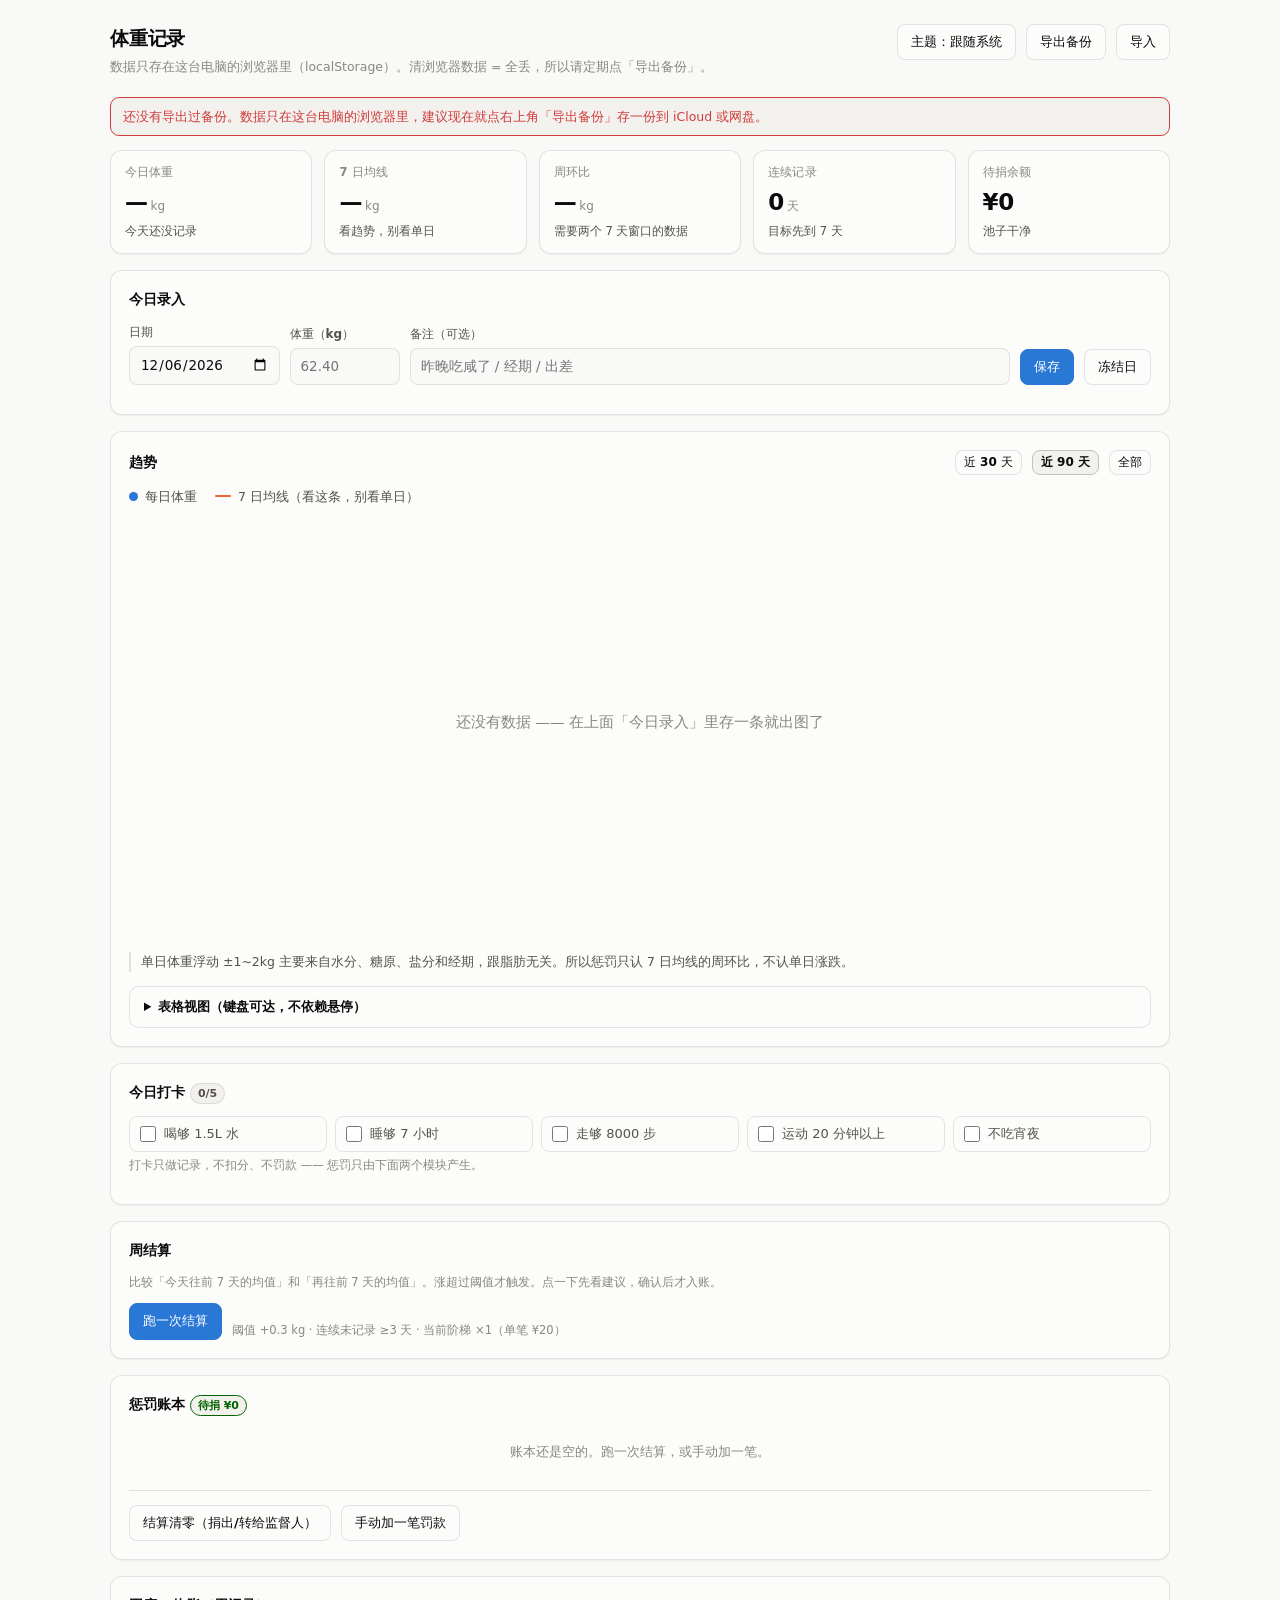
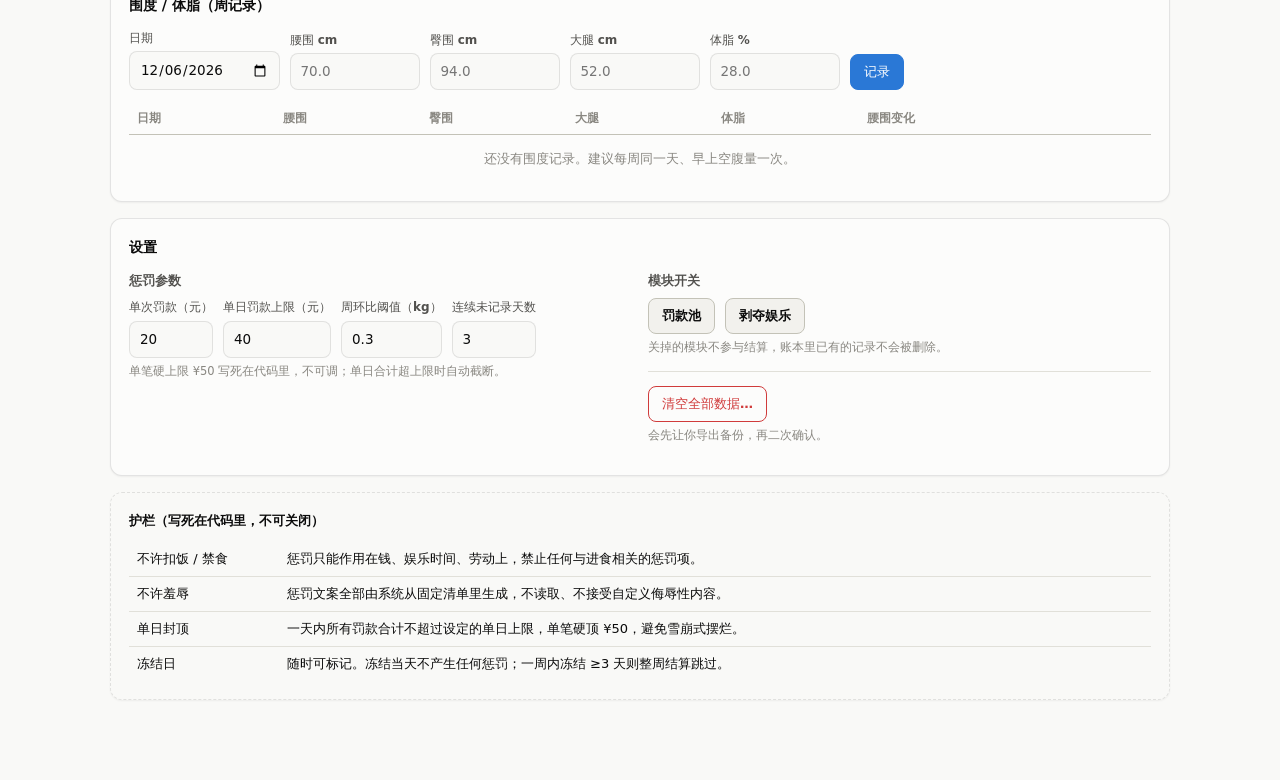
==== weight/index.html @ 1b52b306 "添加体重记录与惩罚制度网页 单文件 HTML，零依赖，数据存浏览器 localStorage（配导出/导入 JSON 备份）。 包含：体重趋势图（每日散点 + 7 日均线）、每日行为打卡、围度/体脂周" ====
<!doctype html>
<html lang="zh-CN" data-theme="auto">
<head>
<meta charset="utf-8">
<meta name="viewport" content="width=device-width, initial-scale=1">
<title>体重记录 · Weight Log</title>
<style>
/* ── 调色板 ────────────────────────────────────────────────────────────────
   取值来自 dataviz 规范的 reference palette，已用 validate_palette.js 校验：
   浅色 worst CVD ΔE 24.7 / 深色 26.8，六项全 PASS。改色请重跑校验脚本。
   深色值在两个作用域各写一遍：媒体查询管系统设置，data-theme 管手动切换。 */
:root{
  color-scheme: light;
  --surface-1:#fcfcfb; --page:#f9f9f7;
  --text-primary:#0b0b0b; --text-secondary:#52514e; --muted:#898781;
  --grid:#e1e0d9; --axis:#c3c2b7; --border:rgba(11,11,11,0.10);
  --series-1:#2a78d6;   /* 体重（散点） */
  --series-2:#eb6834;   /* 7日均线 */
  --good:#006300; --critical:#d03b3b;
  --chip:#f2f1ed; --shadow:0 1px 2px rgba(11,11,11,.05);
}
@media (prefers-color-scheme: dark){
  :root:where(:not([data-theme="light"])){
    color-scheme: dark;
    --surface-1:#1a1a19; --page:#0d0d0d;
    --text-primary:#ffffff; --text-secondary:#c3c2b7; --muted:#898781;
    --grid:#2c2c2a; --axis:#383835; --border:rgba(255,255,255,0.10);
    --series-1:#3987e5; --series-2:#d95926;
    --good:#0ca30c; --critical:#d03b3b;
    --chip:#242422; --shadow:none;
  }
}
:root[data-theme="dark"]{
  color-scheme: dark;
  --surface-1:#1a1a19; --page:#0d0d0d;
  --text-primary:#ffffff; --text-secondary:#c3c2b7; --muted:#898781;
  --grid:#2c2c2a; --axis:#383835; --border:rgba(255,255,255,0.10);
  --series-1:#3987e5; --series-2:#d95926;
  --good:#0ca30c; --critical:#d03b3b;
  --chip:#242422; --shadow:none;
}

*{box-sizing:border-box}
html,body{margin:0;padding:0}
body{
  background:var(--page); color:var(--text-primary);
  font-family:system-ui,-apple-system,"Segoe UI","PingFang SC","Microsoft YaHei",sans-serif;
  font-size:14px; line-height:1.55; padding:24px 16px 64px;
}
.wrap{max-width:1060px;margin:0 auto}
h1{font-size:19px;margin:0;font-weight:650;letter-spacing:-.01em}
h2{font-size:14px;margin:0 0 12px;font-weight:650}
.sub{color:var(--muted);font-size:12.5px;margin:4px 0 0}

header.top{display:flex;align-items:flex-start;gap:16px;flex-wrap:wrap;margin-bottom:20px}
header.top .grow{flex:1;min-width:200px}

.card{
  background:var(--surface-1); border:1px solid var(--border);
  border-radius:12px; padding:18px; box-shadow:var(--shadow); margin-bottom:16px;
}
.row{display:flex;gap:10px;flex-wrap:wrap;align-items:flex-end}
.row.tight{align-items:center}
.grid2{display:grid;grid-template-columns:repeat(auto-fit,minmax(280px,1fr));gap:16px}

label.f{display:block;font-size:12px;color:var(--text-secondary);margin-bottom:4px;font-weight:550}
input[type=text],input[type=number],input[type=date],select,textarea{
  font:inherit;font-size:13.5px;color:var(--text-primary);background:var(--page);
  border:1px solid var(--border);border-radius:8px;padding:7px 10px;width:100%;
  font-variant-numeric:tabular-nums;
}
input:focus,select:focus,textarea:focus{outline:2px solid var(--series-1);outline-offset:1px;border-color:transparent}
input[type=number]{max-width:130px}
input[type=date]{max-width:170px}

button{
  font:inherit;font-size:13px;font-weight:550;color:var(--text-primary);
  background:var(--surface-1);border:1px solid var(--border);border-radius:8px;
  padding:7px 13px;cursor:pointer;
}
button:hover{background:var(--chip)}
button.primary{background:var(--series-1);border-color:var(--series-1);color:#fff}
button.primary:hover{filter:brightness(1.08)}
button.danger{color:var(--critical);border-color:var(--critical)}
button.tiny{padding:2px 8px;font-size:12px}
button.on{background:var(--chip);border-color:var(--axis);font-weight:650}
button:disabled{opacity:.45;cursor:not-allowed}

/* 统计条 */
.tiles{display:grid;grid-template-columns:repeat(auto-fit,minmax(132px,1fr));gap:12px;margin-bottom:16px}
.tile{background:var(--surface-1);border:1px solid var(--border);border-radius:12px;padding:13px 14px;box-shadow:var(--shadow)}
.tile .k{font-size:11.5px;color:var(--muted);font-weight:550;letter-spacing:.01em}
.tile .v{font-size:23px;font-weight:640;margin-top:3px;letter-spacing:-.02em}
.tile .v small{font-size:12px;font-weight:500;color:var(--muted);margin-left:3px;letter-spacing:0}
.tile .d{font-size:11.5px;color:var(--text-secondary);margin-top:2px}

/* 图例 */
.legend{display:flex;gap:18px;flex-wrap:wrap;align-items:center;margin-bottom:6px;font-size:12.5px;color:var(--text-secondary)}
.legend .item{display:inline-flex;align-items:center;gap:7px}
.legend .kdot{width:9px;height:9px;border-radius:50%;background:var(--series-1);flex:0 0 auto}
.legend .kline{width:16px;height:2px;border-radius:1px;background:var(--series-2);flex:0 0 auto}

.chartbox{position:relative}
svg.chart{display:block;width:100%;height:auto;overflow:visible}
svg.chart text{font-family:inherit;font-size:11px;fill:var(--muted);font-variant-numeric:tabular-nums}
svg.chart .axis-label{fill:var(--muted)}
svg.chart .endlabel{font-size:11.5px;font-weight:640}

#tip{
  position:absolute;pointer-events:none;z-index:9;opacity:0;transition:opacity .08s;
  background:var(--surface-1);border:1px solid var(--border);border-radius:9px;
  padding:8px 11px;box-shadow:0 4px 14px rgba(0,0,0,.16);min-width:132px;
}
#tip .td{font-size:11.5px;color:var(--muted);margin-bottom:5px;font-variant-numeric:tabular-nums}
#tip .tr{display:flex;align-items:center;gap:7px;margin-top:3px}
#tip .tk{width:14px;height:2px;border-radius:1px;flex:0 0 auto}
#tip .tn{font-size:11.5px;color:var(--text-secondary);flex:1}
#tip .tv{font-size:13px;font-weight:640;font-variant-numeric:tabular-nums}

/* 打卡 */
.tasks{display:grid;grid-template-columns:repeat(auto-fit,minmax(190px,1fr));gap:8px}
.tasks label{display:flex;align-items:center;gap:8px;font-size:13px;color:var(--text-secondary);
  padding:7px 10px;border:1px solid var(--border);border-radius:8px;cursor:pointer}
.tasks label:hover{background:var(--chip)}
.tasks input{width:16px;height:16px;accent-color:var(--series-1);margin:0;flex:0 0 auto}

/* 表格 */
table{width:100%;border-collapse:collapse;font-size:13px;font-variant-numeric:tabular-nums}
th{text-align:left;font-size:11.5px;color:var(--muted);font-weight:600;padding:6px 8px;
   border-bottom:1px solid var(--axis);white-space:nowrap}
td{padding:7px 8px;border-bottom:1px solid var(--grid);vertical-align:top}
td.num{text-align:right}
tr:last-child td{border-bottom:none}
.tblwrap{overflow-x:auto}

details{border:1px solid var(--border);border-radius:10px;padding:10px 14px;background:var(--surface-1)}
details+details{margin-top:10px}
summary{cursor:pointer;font-size:13px;font-weight:600;color:var(--text-primary)}
details[open] summary{margin-bottom:11px}

.frozen{color:var(--series-1);font-weight:600}
.pill{display:inline-block;font-size:11px;font-weight:600;padding:1px 7px;border-radius:20px;
  background:var(--chip);color:var(--text-secondary);border:1px solid var(--border);white-space:nowrap}
.pill.warn{color:var(--critical);border-color:var(--critical)}
.pill.ok{color:var(--good);border-color:var(--good)}

.note{font-size:12.5px;color:var(--text-secondary);margin:10px 0 0;padding-left:10px;border-left:2px solid var(--grid)}
.empty{color:var(--muted);font-size:13px;padding:14px 0;text-align:center}
.banner{font-size:12.5px;padding:9px 12px;border-radius:9px;border:1px solid var(--border);
  background:var(--chip);color:var(--text-secondary);margin-bottom:14px}
.banner.warn{border-color:var(--critical);color:var(--critical)}
code{font-size:12px;background:var(--chip);padding:1px 5px;border-radius:5px}
.hint{font-size:11.5px;color:var(--muted);margin-top:5px}
.sep{height:1px;background:var(--grid);margin:14px 0}
.spacer{flex:1}
</style>
</head>
<body>
<div class="wrap">

  <header class="top">
    <div class="grow">
      <h1>体重记录</h1>
      <p class="sub">数据只存在这台电脑的浏览器里（localStorage）。清浏览器数据 = 全丢，所以请定期点「导出备份」。</p>
    </div>
    <div class="row tight">
      <button id="btn-theme" title="切换浅色/深色">主题：跟随系统</button>
      <button id="btn-export">导出备份</button>
      <button id="btn-import">导入</button>
      <input type="file" id="file-import" accept=".json,application/json" hidden>
    </div>
  </header>

  <div id="backup-warn"></div>

  <div class="tiles" id="tiles"></div>

  <!-- ── 录入 ── -->
  <div class="card">
    <h2>今日录入</h2>
    <div class="row">
      <div><label class="f" for="in-date">日期</label><input type="date" id="in-date"></div>
      <div><label class="f" for="in-weight">体重（kg）</label><input type="number" id="in-weight" step="0.01" min="20" max="400" placeholder="62.40"></div>
      <div style="flex:1;min-width:180px"><label class="f" for="in-note">备注（可选）</label><input type="text" id="in-note" placeholder="昨晚吃咸了 / 经期 / 出差"></div>
      <button class="primary" id="btn-save">保存</button>
      <button id="btn-freeze" title="生病、经期、出差等：标记当天为冻结日，当天不参与任何惩罚判定">冻结日</button>
    </div>
    <p class="hint" id="entry-hint"></p>
  </div>

  <!-- ── 趋势图 ── -->
  <div class="card">
    <div class="row tight" style="margin-bottom:12px">
      <h2 style="margin:0">趋势</h2>
      <div class="spacer"></div>
      <button class="tiny" data-range="30">近 30 天</button>
      <button class="tiny" data-range="90">近 90 天</button>
      <button class="tiny" data-range="all">全部</button>
    </div>
    <div class="legend">
      <span class="item"><span class="kdot"></span>每日体重</span>
      <span class="item"><span class="kline"></span>7 日均线（看这条，别看单日）</span>
    </div>
    <div class="chartbox">
      <svg class="chart" id="chart" viewBox="0 0 760 320" preserveAspectRatio="xMidYMid meet" role="img"
           aria-label="体重与 7 日均线趋势图，完整数值见下方表格视图"></svg>
      <div id="tip" aria-hidden="true"></div>
    </div>
    <p class="note">单日体重浮动 ±1~2kg 主要来自水分、糖原、盐分和经期，跟脂肪无关。所以惩罚只认 7 日均线的周环比，不认单日涨跌。</p>
    <details style="margin-top:14px">
      <summary>表格视图（键盘可达，不依赖悬停）</summary>
      <div class="tblwrap"><table id="tbl-chart"><thead><tr>
        <th>日期</th><th>体重 (kg)</th><th>7 日均线 (kg)</th><th>较前一日</th><th>备注</th>
      </tr></thead><tbody></tbody></table></div>
    </details>
  </div>

  <!-- ── 打卡 ── -->
  <div class="card">
    <h2>今日打卡 <span class="pill" id="check-count">0/0</span></h2>
    <div class="tasks" id="tasks"></div>
    <p class="hint">打卡只做记录，不扣分、不罚款 —— 惩罚只由下面两个模块产生。</p>
  </div>

  <!-- ── 结算 ── -->
  <div class="card">
    <h2>周结算</h2>
    <p class="hint" style="margin-top:0">比较「今天往前 7 天的均值」和「再往前 7 天的均值」。涨超过阈值才触发。点一下先看建议，确认后才入账。</p>
    <div class="row" style="margin-top:10px">
      <button class="primary" id="btn-settle">跑一次结算</button>
      <span class="hint" id="settle-meta" style="margin:0"></span>
    </div>
    <div id="settle-out"></div>
  </div>

  <!-- ── 惩罚账本 ── -->
  <div class="card">
    <h2>惩罚账本 <span class="pill" id="pool-pill">待捐 ¥0</span></h2>
    <div id="ledger-body"></div>
    <div class="sep"></div>
    <div class="row tight">
      <button id="btn-payout">结算清零（捐出/转给监督人）</button>
      <button id="btn-manual-fine">手动加一笔罚款</button>
      <div class="spacer"></div>
      <span class="hint" style="margin:0" id="ledger-meta"></span>
    </div>
  </div>

  <!-- ── 围度 / 体脂 ── -->
  <div class="card">
    <h2>围度 / 体脂（周记录）</h2>
    <div class="row">
      <div><label class="f" for="m-date">日期</label><input type="date" id="m-date"></div>
      <div><label class="f" for="m-waist">腰围 cm</label><input type="number" id="m-waist" step="0.1" placeholder="70.0"></div>
      <div><label class="f" for="m-hip">臀围 cm</label><input type="number" id="m-hip" step="0.1" placeholder="94.0"></div>
      <div><label class="f" for="m-thigh">大腿 cm</label><input type="number" id="m-thigh" step="0.1" placeholder="52.0"></div>
      <div><label class="f" for="m-fat">体脂 %</label><input type="number" id="m-fat" step="0.1" placeholder="28.0"></div>
      <button class="primary" id="btn-measure">记录</button>
    </div>
    <div class="tblwrap" style="margin-top:14px"><table id="tbl-measure"><thead><tr>
      <th>日期</th><th class="num">腰围</th><th class="num">臀围</th><th class="num">大腿</th><th class="num">体脂</th><th class="num">腰围变化</th><th></th>
    </tr></thead><tbody></tbody></table></div>
  </div>

  <!-- ── 设置 ── -->
  <div class="card">
    <h2>设置</h2>
    <div class="grid2">
      <div>
        <h2 style="font-size:12.5px;color:var(--text-secondary);margin-bottom:8px">惩罚参数</h2>
        <div class="row">
          <div><label class="f" for="cfg-fine">单次罚款（元）</label><input type="number" id="cfg-fine" min="1" max="50" step="1"></div>
          <div><label class="f" for="cfg-cap">单日罚款上限（元）</label><input type="number" id="cfg-cap" min="1" max="50" step="1"></div>
          <div><label class="f" for="cfg-thr">周环比阈值（kg）</label><input type="number" id="cfg-thr" min="0.1" max="3" step="0.1"></div>
          <div><label class="f" for="cfg-miss">连续未记录天数</label><input type="number" id="cfg-miss" min="1" max="14" step="1"></div>
        </div>
        <p class="hint">单笔硬上限 ¥50 写死在代码里，不可调；单日合计超上限时自动截断。</p>
      </div>
      <div>
        <h2 style="font-size:12.5px;color:var(--text-secondary);margin-bottom:8px">模块开关</h2>
        <div class="row">
          <button id="mod-finePool">罚款池</button>
          <button id="mod-deprivation">剥夺娱乐</button>
        </div>
        <p class="hint">关掉的模块不参与结算，账本里已有的记录不会被删除。</p>
        <div class="sep"></div>
        <button class="danger" id="btn-reset">清空全部数据…</button>
        <p class="hint">会先让你导出备份，再二次确认。</p>
      </div>
    </div>
  </div>

  <div class="card" style="background:transparent;border-style:dashed">
    <h2 style="font-size:12.5px">护栏（写死在代码里，不可关闭）</h2>
    <table><tbody>
      <tr><td style="width:150px">不许扣饭 / 禁食</td><td>惩罚只能作用在钱、娱乐时间、劳动上，禁止任何与进食相关的惩罚项。</td></tr>
      <tr><td>不许羞辱</td><td>惩罚文案全部由系统从固定清单里生成，不读取、不接受自定义侮辱性内容。</td></tr>
      <tr><td>单日封顶</td><td>一天内所有罚款合计不超过设定的单日上限，单笔硬顶 ¥50，避免雪崩式摆烂。</td></tr>
      <tr><td>冻结日</td><td>随时可标记。冻结当天不产生任何惩罚；一周内冻结 ≥3 天则整周结算跳过。</td></tr>
    </tbody></table>
  </div>

</div>

<script>
(function(){
'use strict';

/* ── 常量 ─────────────────────────────────────────────────────────────── */
var STORAGE_KEY = 'weight-tracker.v1';
var MAX_FINE = 50;          // 硬上限：任何单笔罚款都不得超过这个数，代码层面不可调
var MA_WINDOW = 7;          // 7 日均线
var MA_MIN_DAYS = 4;        // 7 天里至少要有 4 天有数据才给均线值，否则均线会被一两天带偏
var FREEZE_SKIP = 3;        // 一周内冻结 ≥ 这个天数 → 整周结算跳过

var DEPRIVATION_POOL = [    // 剥夺项固定清单。惩罚文案不来自用户输入，避免出现伤害性内容。
  '今晚不刷短视频',
  '今晚不追剧 / 不看番',
  '明早提前 30 分钟起床',
  '周末手机不进卧室',
  '这周少点一次外卖'
];

var DEFAULT_TASKS = [
  {id:'water',    name:'喝够 1.5L 水'},
  {id:'sleep',    name:'睡够 7 小时'},
  {id:'steps',    name:'走够 8000 步'},
  {id:'exercise', name:'运动 20 分钟以上'},
  {id:'nosnack',  name:'不吃宵夜'}
];

/* ── 日期工具（一律本地时区，避免 UTC 串日期） ───────────────────────── */
function pad(n){ return String(n).padStart(2,'0'); }
function toStr(d){ return d.getFullYear()+'-'+pad(d.getMonth()+1)+'-'+pad(d.getDate()); }
function today(){ return toStr(new Date()); }
function parseD(s){ var p=s.split('-'); return new Date(+p[0], +p[1]-1, +p[2]); }
function addDays(s,n){ var d=parseD(s); d.setDate(d.getDate()+n); return toStr(d); }
function daysBetween(a,b){ return Math.round((parseD(b)-parseD(a))/86400000); }
function fmtDate(s){ var p=s.split('-'); return p[0]+'-'+p[1]+'-'+p[2]; }
function fmtShort(s){ var p=s.split('-'); return (+p[1])+'/'+(+p[2]); }

/* ── 状态 ─────────────────────────────────────────────────────────────── */
function blank(){
  return {
    version: 1,
    config: {
      fineAmount: 20,
      dailyFineCap: 40,
      weeklyGainThreshold: 0.3,
      missRecordStreak: 3,
      modules: { finePool: true, deprivation: true },
      behaviorTasks: DEFAULT_TASKS.slice(),
      theme: 'auto',
      lastExport: null,
      escalation: 0     // 连续触发结算的次数，用于阶梯升级
    },
    entries: {},        // 'YYYY-MM-DD' -> {weight, note, frozen, freezeReason, checks:{}}
    measurements: [],   // {date, waist, hip, thigh, fat}
    ledger: []          // {id, date, kind:'fine'|'payout'|'deprivation', amount, label, detail, status, ts}
  };
}

var state = blank();
var storageOK = true;

function load(){
  try{
    var raw = localStorage.getItem(STORAGE_KEY);
    if(!raw) return;
    var obj = JSON.parse(raw);
    if(!obj || typeof obj !== 'object') return;
    var b = blank();
    state = {
      version: 1,
      config: Object.assign(b.config, obj.config || {}),
      entries: obj.entries || {},
      measurements: Array.isArray(obj.measurements) ? obj.measurements : [],
      ledger: Array.isArray(obj.ledger) ? obj.ledger : []
    };
    state.config.modules = Object.assign(b.config.modules, (obj.config||{}).modules || {});
    if(!Array.isArray(state.config.behaviorTasks) || !state.config.behaviorTasks.length)
      state.config.behaviorTasks = DEFAULT_TASKS.slice();
  }catch(e){
    console.warn('读取本地数据失败：', e);
    storageOK = false;
  }
}
function save(){
  if(!storageOK) return;
  try{
    localStorage.setItem(STORAGE_KEY, JSON.stringify(state));
  }catch(e){
    storageOK = false;
    alert('写入本地存储失败（可能是浏览器隐私模式或空间已满）。\n数据这次没保存成功，请立刻点「导出备份」另存一份。');
  }
}

/* ── 计算 ─────────────────────────────────────────────────────────────── */
function entryOf(d){ return state.entries[d] || null; }

function weightOf(d){
  var e = state.entries[d];
  return (e && typeof e.weight === 'number' && isFinite(e.weight)) ? e.weight : null;
}

// 7 日均线：以 d 为终点往前数 7 个自然日，取其中有记录的天求平均
function maAt(d){
  var vals = [], w;
  for(var i=0;i<MA_WINDOW;i++){
    w = weightOf(addDays(d, -i));
    if(w !== null) vals.push(w);
  }
  if(vals.length < MA_MIN_DAYS) return null;
  var s = 0; for(var j=0;j<vals.length;j++) s += vals[j];
  return s / vals.length;
}

// 连续未记录天数（含当天往前数）
function missStreak(d){
  var n = 0, cur = d;
  for(var i=0;i<400;i++){
    var e = state.entries[cur];
    if(e && (typeof e.weight === 'number' || e.frozen)) break;
    n++;
    cur = addDays(cur, -1);
  }
  return n;
}

function frozenCountBetween(a,b){
  var n = 0, cur = a, guard = 0;
  while(cur <= b && guard++ < 400){
    var e = state.entries[cur];
    if(e && e.frozen) n++;
    cur = addDays(cur, 1);
  }
  return n;
}

function poolBalance(){
  var t = 0;
  for(var i=0;i<state.ledger.length;i++){
    var r = state.ledger[i];
    if(r.kind === 'fine' && r.status !== 'settled') t += r.amount;
  }
  return Math.round(t*100)/100;
}

function recordStreak(d){
  var n = 0, cur = d, guard = 0;
  while(guard++ < 400){
    var e = state.entries[cur];
    if(!e) break;
    if(typeof e.weight !== 'number' && !e.frozen) break;
    n++; cur = addDays(cur, -1);
  }
  return n;
}

function visibleDates(range){
  var all = Object.keys(state.entries).filter(function(d){
    var e = state.entries[d];
    return e && (typeof e.weight === 'number' || e.frozen);
  }).sort();
  if(!all.length) return [];
  if(range === 'all') return all;
  var start = addDays(today(), -(range-1));
  return all.filter(function(d){ return d >= start; });
}

/* ── 惩罚引擎 ─────────────────────────────────────────────────────────── */
function nextFineAmount(){
  var base = Math.max(1, Math.min(MAX_FINE, +state.config.fineAmount || 20));
  var esc = Math.max(0, state.config.escalation || 0);
  return Math.max(1, Math.min(MAX_FINE, base * (esc + 1)));
}

function uid(){ return Math.random().toString(36).slice(2,10) + Date.now().toString(36); }

function addFine(date, label, detail, amount){
  // 同一天同一标签只记一次，避免重复结算刷出多笔
  for(var i=0;i<state.ledger.length;i++){
    var r = state.ledger[i];
    if(r.kind === 'fine' && r.date === date && r.label === label) return null;
  }
  // 单日封顶：把当天已有罚款算进来，超出部分截断
  var cap = Math.max(1, Math.min(MAX_FINE, +state.config.dailyFineCap || 40));
  var used = 0;
  for(var k=0;k<state.ledger.length;k++){
    var q = state.ledger[k];
    if(q.kind === 'fine' && q.date === date) used += q.amount;
  }
  var amt = Math.max(0, Math.min(amount, cap - used));
  if(amt <= 0) return null;
  var rec = { id:uid(), date:date, kind:'fine', amount:amt, label:label, detail:detail||'', status:'pending', ts:Date.now() };
  state.ledger.push(rec);
  return rec;
}

function addDeprivation(date, detail){
  for(var i=0;i<state.ledger.length;i++){
    var r = state.ledger[i];
    if(r.kind === 'deprivation' && r.date === date) return null;
  }
  var idx = (daysBetween('2020-01-01', date) % DEPRIVATION_POOL.length + DEPRIVATION_POOL.length) % DEPRIVATION_POOL.length;
  var rec = { id:uid(), date:date, kind:'deprivation', amount:0,
              label:DEPRIVATION_POOL[idx], detail:detail||'', status:'pending', ts:Date.now() };
  state.ledger.push(rec);
  return rec;
}

// 只算建议，不写状态。返回 {skipped, reason, items:[]}
function computeSettlement(asOf){
  var items = [], cfg = state.config;

  var frozen = frozenCountBetween(addDays(asOf, -(MA_WINDOW-1)), asOf);
  if(frozen >= FREEZE_SKIP){
    return { skipped:true, reason:'这一周冻结了 '+frozen+' 天（≥'+FREEZE_SKIP+'），整周结算跳过。', items:[] };
  }

  var ma     = maAt(asOf);
  var maPrev = maAt(addDays(asOf, -MA_WINDOW));

  if(ma !== null && maPrev !== null){
    var diff = ma - maPrev;
    if(diff > cfg.weeklyGainThreshold){
      var amt = nextFineAmount();
      if(cfg.modules.finePool){
        items.push({ kind:'fine', label:'7 日均线上行', amount:amt,
          detail:'7 日均线 '+maPrev.toFixed(2)+' → '+ma.toFixed(2)+' kg（+' + diff.toFixed(2) +
                 '，超过阈值 '+cfg.weeklyGainThreshold+' kg）' });
      }
      if(cfg.modules.deprivation){
        items.push({ kind:'deprivation', label:'剥夺娱乐',
          detail:'7 日均线上行触发的次日剥夺项（未执行则自动升级为一笔罚款）' });
      }
    }
  } else if(ma === null || maPrev === null){
    items.push({ kind:'info', label:'数据不足', detail:'两个 7 天窗口里各需至少 '+MA_MIN_DAYS+' 天记录，目前凑不齐，本次跳过趋势判定。' });
  }

  var miss = missStreak(asOf);
  if(miss >= cfg.missRecordStreak && cfg.modules.finePool){
    items.push({ kind:'fine', label:'连续 '+miss+' 天未记录', amount:nextFineAmount(),
      detail:'连续 '+miss+' 天没有记录体重，超过设定阈值 '+cfg.missRecordStreak+' 天。' });
  }

  return { skipped:false, reason:'', items:items, ma:ma, maPrev:maPrev, miss:miss, frozen:frozen };
}

/* ── 渲染：统计条 ─────────────────────────────────────────────────────── */
function renderTiles(){
  var t = today();
  var w = weightOf(t);
  var ma = maAt(t), maPrev = maAt(addDays(t, -MA_WINDOW));
  var bal = poolBalance();
  var streak = recordStreak(t);
  var e = entryOf(t);

  var html = '';
  html += tile('今日体重', w === null ? '—' : w.toFixed(2), 'kg',
               e && e.frozen ? '<span class="frozen">已冻结：'+(e.freezeReason||'未填原因')+'</span>' : (e ? '' : '今天还没记录'));
  html += tile('7 日均线', ma === null ? '—' : ma.toFixed(2), 'kg', '看趋势，别看单日');

  var deltaTxt = '—', deltaSub = '需要两个 7 天窗口的数据';
  if(ma !== null && maPrev !== null){
    var d = ma - maPrev;
    var sign = d > 0 ? '+' : '';
    deltaTxt = sign + d.toFixed(2);
    // 涨 = 差（critical，↓方向由文字承载）；跌 = 好（good）。图标+文字+颜色三重编码，不靠颜色单独表意。
    deltaSub = '<span style="color:var(--'+(d>0?'critical':'good')+')">'+(d>0?'↑ 上行↑':'↓ 下行')+'</span> · 对比上周同期';
  }
  html += tile('周环比', deltaTxt, 'kg', deltaSub);

  html += tile('连续记录', String(streak), '天', streak >= 7 ? '保持住' : '目标先到 7 天');
  html += tile('待捐余额', '¥' + bal.toFixed(0), '', bal > 0 ? '满月后清零' : '池子干净');

  document.getElementById('tiles').innerHTML = html;
}
function tile(k, v, unit, d){
  return '<div class="tile"><div class="k">'+k+'</div><div class="v">'+v+
         (unit ? '<small>'+unit+'</small>' : '')+'</div>'+(d ? '<div class="d">'+d+'</div>' : '')+'</div>';
}

/* ── 渲染：图表 ───────────────────────────────────────────────────────── */
var chartRange = 90;

function renderChart(){
  var svg = document.getElementById('chart');
  var dates = visibleDates(chartRange);
  Array.prototype.forEach.call(document.querySelectorAll('[data-range]'), function(b){
    b.classList.toggle('on', String(chartRange) === b.getAttribute('data-range'));
  });

  var NS = 'http://www.w3.org/2000/svg';
  var W = 760, H = 320, PAD = { l:46, r:58, t:18, b:32 };
  var iw = W - PAD.l - PAD.r, ih = H - PAD.t - PAD.b;

  svg.innerHTML = '';
  if(dates.length < 1){
    var t = document.createElementNS(NS,'text');
    t.setAttribute('x', W/2); t.setAttribute('y', H/2);
    t.setAttribute('text-anchor','middle'); t.setAttribute('class','axis-label');
    t.textContent = '还没有数据 —— 在上面「今日录入」里存一条就出图了';
    svg.appendChild(t);
    document.getElementById('tbl-chart').querySelector('tbody').innerHTML =
      '<tr><td colspan="5" class="empty">暂无数据</td></tr>';
    return;
  }

  var series = dates.map(function(d){ return { d:d, w:weightOf(d), ma:maAt(d) }; });

  var vals = [];
  series.forEach(function(p){
    if(p.w !== null) vals.push(p.w);
    if(p.ma !== null) vals.push(p.ma);
  });
  var lo = Math.min.apply(null, vals), hi = Math.max.apply(null, vals);
  if(hi - lo < 2){ var mid = (hi+lo)/2; lo = mid-1; hi = mid+1; }
  var padY = (hi-lo)*0.12;
  lo -= padY; hi += padY;

  // X：按「日期序号」等距，不按索引 —— 缺记录的日子留出空白，不做等距插值
  var allDays = [];
  var cur = dates[0], guard = 0;
  while(cur <= dates[dates.length-1] && guard++ < 4000){ allDays.push(cur); cur = addDays(cur,1); }
  var idxOf = {};
  allDays.forEach(function(d,i){ idxOf[d] = i; });

  function X(d){ return PAD.l + (allDays.length === 1 ? iw/2 : (idxOf[d]/(allDays.length-1))*iw); }
  function Y(v){ return PAD.t + ih - ((v-lo)/(hi-lo))*ih; }

  function el(name, attrs){
    var n = document.createElementNS(NS, name);
    for(var k in attrs) n.setAttribute(k, attrs[k]);
    return n;
  }

  // 网格 + Y 轴刻度
  var step = niceStep((hi-lo)/4);
  var tick = Math.ceil(lo/step)*step;
  for(var v = tick; v <= hi + 1e-9; v += step){
    var y = Y(v);
    if(y < PAD.t - 1 || y > PAD.t + ih + 1) continue;
    svg.appendChild(el('line', { x1:PAD.l, x2:PAD.l+iw, y1:y, y2:y,
      stroke:'var(--grid)', 'stroke-width':1, 'shape-rendering':'crispEdges' }));
    var lab = el('text', { x:PAD.l-8, y:y+3.5, 'text-anchor':'end', class:'axis-label' });
    lab.textContent = v.toFixed(1);
    svg.appendChild(lab);
  }
  // 基线
  svg.appendChild(el('line', { x1:PAD.l, x2:PAD.l+iw, y1:PAD.t+ih, y2:PAD.t+ih,
    stroke:'var(--axis)', 'stroke-width':1, 'shape-rendering':'crispEdges' }));

  // X 轴刻度：最多 7 个
  var maxLab = 7;
  var everyN = Math.max(1, Math.ceil(allDays.length/maxLab));
  allDays.forEach(function(d,i){
    if(i % everyN !== 0 && i !== allDays.length-1) return;
    var lab = el('text', { x:X(d), y:PAD.t+ih+18, 'text-anchor':'middle', class:'axis-label' });
    lab.textContent = fmtShort(d);
    svg.appendChild(lab);
  });

  // 7 日均线：2px，遇缺测断开成独立折线段
  var seg = [];
  function flushSeg(){
    if(seg.length >= 2){
      svg.appendChild(el('polyline', {
        points: seg.map(function(p){ return X(p.d)+','+Y(p.ma); }).join(' '),
        fill:'none', stroke:'var(--series-2)', 'stroke-width':2,
        'stroke-linejoin':'round', 'stroke-linecap':'round'
      }));
    } else if(seg.length === 1){
      svg.appendChild(el('circle', { cx:X(seg[0].d), cy:Y(seg[0].ma), r:3,
        fill:'var(--series-2)', stroke:'var(--surface-1)', 'stroke-width':2 }));
    }
    seg = [];
  }
  series.forEach(function(p){
    if(p.ma !== null) seg.push(p); else flushSeg();
  });
  flushSeg();

  // 每日体重：8px 圆点 + 2px 表面描边。不连线 —— 单日噪声不该被画成一条连续的线。
  series.forEach(function(p){
    if(p.w === null) return;
    svg.appendChild(el('circle', { cx:X(p.d), cy:Y(p.w), r:4,
      fill:'var(--series-1)', stroke:'var(--surface-1)', 'stroke-width':2 }));
  });

  // 末端直接标注（≥2 系列必须有图例，且 ≤4 系列要直接标注）
  var lastW = null, lastMa = null;
  for(var i=series.length-1;i>=0;i--){
    if(lastW === null && series[i].w !== null) lastW = series[i];
    if(lastMa === null && series[i].ma !== null) lastMa = series[i];
  }
  var lastX = X(allDays[allDays.length-1]);
  var place = [];
  if(lastW) place.push({ p:lastW, v:lastW.w, color:'var(--series-1)' });
  if(lastMa) place.push({ p:lastMa, v:lastMa.ma, color:'var(--series-2)' });
  place.sort(function(a,b){ return Y(a.v) - Y(b.v); });
  if(place.length === 2 && Math.abs(Y(place[0].v) - Y(place[1].v)) < 13){
    var anchor = Y(place[0].v);
    place[0].ly = anchor - 7;
    place[1].ly = anchor + 14;
  } else {
    place.forEach(function(o){ o.ly = Y(o.v) + 4; });
  }
  place.forEach(function(o){
    var t = el('text', { x:lastX+11, y:o.ly, class:'endlabel', fill:o.color });
    t.textContent = o.v.toFixed(1);
    svg.appendChild(t);
  });

  // 悬停层：一条覆盖整个绘图区的透明矩形，十字准线吸附到最近的数据点
  var hit = el('rect', { x:PAD.l, y:PAD.t, width:iw, height:ih, fill:'transparent', style:'cursor:crosshair' });
  var cross = el('line', { x1:0, x2:0, y1:PAD.t, y2:PAD.t+ih,
    stroke:'var(--axis)', 'stroke-width':1, opacity:0, 'shape-rendering':'crispEdges' });
  svg.appendChild(cross);
  svg.appendChild(hit);

  var tip = document.getElementById('tip');
  var box = svg.parentNode;

  function nearest(clientX){
    var r = svg.getBoundingClientRect();
    var sx = (clientX - r.left) / r.width * W;   // 换算回 viewBox 坐标
    var best = 0, bd = Infinity;
    allDays.forEach(function(d,i){
      var dist = Math.abs(X(d) - sx);
      if(dist < bd){ bd = dist; best = i; }
    });
    return allDays[best];
  }

  function show(clientX){
    var d = nearest(clientX);
    var w = weightOf(d), ma = maAt(d);
    if(w === null && ma === null){ hide(); return; }
    cross.setAttribute('x1', X(d));
    cross.setAttribute('x2', X(d));
    cross.setAttribute('opacity', 1);

    // 标签是用户数据 → 一律 textContent，绝不拼 innerHTML
    tip.innerHTML = '';
    var dt = document.createElement('div');
    dt.className = 'td';
    var e = entryOf(d);
    dt.textContent = fmtDate(d) + (e && e.frozen ? ' · 冻结日' : '');
    tip.appendChild(dt);

    function row(color, name, val){
      if(val === null) return;
      var r1 = document.createElement('div'); r1.className = 'tr';
      var k = document.createElement('span'); k.className = 'tk'; k.style.background = color;
      var n = document.createElement('span'); n.className = 'tn'; n.textContent = name;
      var v = document.createElement('span'); v.className = 'tv';
      v.textContent = val.toFixed(2);
      r1.appendChild(k); r1.appendChild(n); r1.appendChild(v);
      tip.appendChild(r1);
    }
    row('var(--series-1)', '体重', w);
    row('var(--series-2)', '7日均线', ma);
    if(e && e.note){
      var nr = document.createElement('div');
      nr.className = 'td'; nr.style.margin = '6px 0 0';
      nr.textContent = e.note;
      tip.appendChild(nr);
    }

    tip.style.opacity = 1;
    var br = box.getBoundingClientRect();
    var px = (X(d) / W) * br.width + 14;
    if(px + tip.offsetWidth > br.width) px = (X(d)/W)*br.width - tip.offsetWidth - 14;
    tip.style.left = Math.max(0, px) + 'px';
    tip.style.top  = Math.max(0, (Y(Math.max(w===null?ma:w, ma===null?w:ma)) / H) * br.height - 20) + 'px';
  }
  function hide(){
    cross.setAttribute('opacity', 0);
    tip.style.opacity = 0;
  }
  hit.addEventListener('pointermove', function(ev){ show(ev.clientX); });
  hit.addEventListener('pointerdown', function(ev){ show(ev.clientX); });
  hit.addEventListener('pointerleave', hide);

  // 键盘可达：左右方向键移动准线
  svg.setAttribute('tabindex','0');
  var kIdx = allDays.length - 1;
  svg.addEventListener('keydown', function(ev){
    if(ev.key !== 'ArrowLeft' && ev.key !== 'ArrowRight') return;
    ev.preventDefault();
    kIdx = Math.max(0, Math.min(allDays.length-1, kIdx + (ev.key === 'ArrowRight' ? 1 : -1)));
    var target = allDays[kIdx];
    var r = svg.getBoundingClientRect();
    var clientX = r.left + (X(target)/W)*r.width;
    show(clientX);
  });
  svg.addEventListener('blur', hide);

  renderChartTable(series);
}

function niceStep(raw){
  var mag = Math.pow(10, Math.floor(Math.log10(raw)));
  var n = raw / mag;
  var s = n <= 1 ? 1 : n <= 2 ? 2 : n <= 2.5 ? 2.5 : n <= 5 ? 5 : 10;
  return s * mag;
}

function renderChartTable(series){
  var tb = document.getElementById('tbl-chart').querySelector('tbody');
  tb.innerHTML = '';
  if(!series.length){ tb.innerHTML = '<tr><td colspan="5" class="empty">暂无数据</td></tr>'; return; }
  series.slice().reverse().forEach(function(p){
    var tr = document.createElement('tr');
    function td(txt, cls){
      var c = document.createElement('td');
      if(cls) c.className = cls;
      c.textContent = txt;
      tr.appendChild(c);
      return c;
    }
    td(p.d);
    td(p.w === null ? '—' : p.w.toFixed(2), 'num');
    td(p.ma === null ? '—' : p.ma.toFixed(2), 'num');
    var prev = weightOf(addDays(p.d, -1));
    td(p.w === null || prev === null ? '—' : (p.w - prev > 0 ? '+' : '') + (p.w - prev).toFixed(2), 'num');
    var e = entryOf(p.d);
    td((e && e.frozen ? '[冻结] ' : '') + ((e && e.note) || ''));
    tb.appendChild(tr);
  });
}

/* ── 渲染：录入 ───────────────────────────────────────────────────────── */
function renderEntry(){
  var d = document.getElementById('in-date').value || today();
  var e = entryOf(d);
  document.getElementById('in-weight').value = (e && typeof e.weight === 'number') ? e.weight : '';
  document.getElementById('in-note').value = (e && e.note) || '';
  var hint = document.getElementById('entry-hint');
  var future = d > today();
  var old = daysBetween(d, today()) > 14;
  if(future)      hint.textContent = '不能录未来的日期。';
  else if(old)    hint.textContent = '只能补录最近 14 天内的记录。';
  else if(e && e.frozen) hint.textContent = '这一天已标记为冻结日：'+(e.freezeReason || '未填原因')+'。再点一次「冻结日」可取消。';
  else if(e)      hint.textContent = '这一天已有记录，保存会覆盖。';
  else            hint.textContent = '';
}

/* ── 渲染：打卡 ───────────────────────────────────────────────────────── */
function renderTasks(){
  var d = document.getElementById('in-date').value || today();
  var e = entryOf(d);
  var checks = (e && e.checks) || {};
  var box = document.getElementById('tasks');
  box.innerHTML = '';
  var done = 0;
  state.config.behaviorTasks.forEach(function(t){
    var lab = document.createElement('label');
    var cb = document.createElement('input');
    cb.type = 'checkbox';
    cb.checked = !!checks[t.id];
    if(cb.checked) done++;
    cb.addEventListener('change', function(){
      var ent = state.entries[d] || (state.entries[d] = {});
      ent.checks = ent.checks || {};
      ent.checks[t.id] = cb.checked;
      if(!ent.checks[t.id]) delete ent.checks[t.id];
      save();
      document.getElementById('check-count').textContent = countChecks(d) + '/' + state.config.behaviorTasks.length;
    });
    var sp = document.createElement('span');
    sp.textContent = t.name;                       // 任务名可能被改，走 textContent
    lab.appendChild(cb); lab.appendChild(sp);
    box.appendChild(lab);
  });
  document.getElementById('check-count').textContent = done + '/' + state.config.behaviorTasks.length;
}
function countChecks(d){
  var e = entryOf(d);
  if(!e || !e.checks) return 0;
  return Object.keys(e.checks).filter(function(k){ return e.checks[k]; }).length;
}

/* ── 渲染：账本 ───────────────────────────────────────────────────────── */
function renderLedger(){
  var bal = poolBalance();
  document.getElementById('pool-pill').textContent = '待捐 ¥' + bal.toFixed(0);
  document.getElementById('pool-pill').className = 'pill' + (bal > 0 ? ' warn' : ' ok');

  var body = document.getElementById('ledger-body');
  body.innerHTML = '';

  if(!state.ledger.length){
    body.innerHTML = '<div class="empty">账本还是空的。跑一次结算，或手动加一笔。</div>';
  } else {
    var wrap = document.createElement('div'); wrap.className = 'tblwrap';
    var tb = document.createElement('table');
    tb.innerHTML = '<thead><tr><th>日期</th><th>类型</th><th>内容</th><th class="num">金额</th><th>状态</th><th></th></tr></thead>';
    var tbody = document.createElement('tbody');
    state.ledger.slice().sort(function(a,b){ return (b.date + b.ts) < (a.date + a.ts) ? -1 : 1; })
      .forEach(function(r){
        var tr = document.createElement('tr');
        function td(txt, cls){
          var c = document.createElement('td'); if(cls) c.className = cls;
          c.textContent = txt; tr.appendChild(c); return c;
        }
        td(r.date);
        td(r.kind === 'fine' ? '罚款' : r.kind === 'payout' ? '清零' : '剥夺娱乐');
        td(r.label + (r.detail ? ' — ' + r.detail : ''));
        td(r.kind === 'fine' ? '¥' + r.amount.toFixed(0) : r.kind === 'payout' ? '¥' + r.amount.toFixed(0) : '—', 'num');
        td(r.status === 'settled' ? '已清零' : r.status === 'done' ? '已执行' : '待处理');

        var act = document.createElement('td');
        if(r.kind === 'deprivation' && r.status === 'pending'){
          var b1 = document.createElement('button');
          b1.className = 'tiny'; b1.textContent = '已执行';
          b1.addEventListener('click', function(){ r.status = 'done'; save(); renderAll(); });
          var b2 = document.createElement('button');
          b2.className = 'tiny danger'; b2.style.marginLeft = '6px'; b2.textContent = '未执行→罚款';
          b2.addEventListener('click', function(){
            var rec = addFine(r.date, '剥夺娱乐未执行', '剥夺项「'+r.label+'」未执行，自动升级为一笔罚款', nextFineAmount());
            if(!rec){ alert('这一天的罚款已达单日上限，本次不再叠加。'); return; }
            r.status = 'done';
            save(); renderAll();
          });
          act.appendChild(b1); act.appendChild(b2);
        } else if(r.status === 'pending'){
          var b3 = document.createElement('button');
          b3.className = 'tiny'; b3.textContent = '撤销';
          b3.addEventListener('click', function(){
            if(!confirm('删除这条记录？')) return;
            state.ledger = state.ledger.filter(function(x){ return x.id !== r.id; });
            save(); renderAll();
          });
          act.appendChild(b3);
        }
        tr.appendChild(act);
        tbody.appendChild(tr);
      });
    tb.appendChild(tbody);
    wrap.appendChild(tb);
    body.appendChild(wrap);
  }

  var pending = state.ledger.filter(function(r){
    return r.kind === 'deprivation' && r.status === 'pending';
  }).length;
  document.getElementById('ledger-meta').textContent = pending
    ? pending + ' 个剥夺项待执行（未执行请点升级为罚款）' : '';
}

/* ── 渲染：围度 ───────────────────────────────────────────────────────── */
function renderMeasure(){
  var tb = document.getElementById('tbl-measure').querySelector('tbody');
  tb.innerHTML = '';
  var list = state.measurements.slice().sort(function(a,b){ return a.date < b.date ? -1 : 1; });
  if(!list.length){
    tb.innerHTML = '<tr><td colspan="7" class="empty">还没有围度记录。建议每周同一天、早上空腹量一次。</td></tr>';
    return;
  }
  var first = list[0];
  list.slice().reverse().forEach(function(m){
    var tr = document.createElement('tr');
    function td(txt, cls){
      var c = document.createElement('td'); if(cls) c.className = cls;
      c.textContent = txt; tr.appendChild(c); return c;
    }
    td(m.date);
    td(m.waist == null ? '—' : m.waist.toFixed(1), 'num');
    td(m.hip   == null ? '—' : m.hip.toFixed(1),   'num');
    td(m.thigh == null ? '—' : m.thigh.toFixed(1), 'num');
    td(m.fat   == null ? '—' : m.fat.toFixed(1),   'num');
    if(m.waist != null && first.waist != null){
      var d = m.waist - first.waist;
      td((d > 0 ? '+' : '') + d.toFixed(1), 'num');
    } else td('—', 'num');
    var act = document.createElement('td');
    var b = document.createElement('button');
    b.className = 'tiny'; b.textContent = '删';
    b.addEventListener('click', function(){
      if(!confirm('删除 '+m.date+' 的围度记录？')) return;
      state.measurements = state.measurements.filter(function(x){ return x !== m; });
      save(); renderAll();
    });
    act.appendChild(b); tr.appendChild(act);
    tb.appendChild(tr);
  });
}

/* ── 渲染：结算区 ─────────────────────────────────────────────────────── */
var lastSettlement = null;

function renderSettle(){
  var cfg = state.config;
  document.getElementById('settle-meta').textContent =
    '阈值 +' + cfg.weeklyGainThreshold + ' kg · 连续未记录 ≥' + cfg.missRecordStreak + ' 天 · ' +
    '当前阶梯 ×' + ((cfg.escalation||0) + 1) + '（单笔 ¥' + nextFineAmount() + '）';

  var out = document.getElementById('settle-out');
  out.innerHTML = '';
  if(!lastSettlement) return;

  if(lastSettlement.skipped){
    var d1 = document.createElement('div');
    d1.className = 'banner'; d1.textContent = lastSettlement.reason;
    out.appendChild(d1);
    return;
  }
  if(!lastSettlement.items.length){
    var d2 = document.createElement('div');
    d2.className = 'banner';
    d2.textContent = '本周期没触发任何惩罚。7 日均线没有上行超过阈值，记录也连续。';
    out.appendChild(d2);
    return;
  }

  var box = document.createElement('div');
  box.className = 'banner';
  var head = document.createElement('div');
  head.style.cssText = 'font-weight:650;color:var(--text-primary);margin-bottom:6px';
  head.textContent = '建议惩罚（确认前不入账）';
  box.appendChild(head);

  lastSettlement.items.forEach(function(it){
    var line = document.createElement('div');
    line.style.marginTop = '4px';
    line.textContent = (it.kind === 'fine' ? '· 罚款 ¥' + it.amount + '：' : it.kind === 'deprivation' ? '· 剥夺娱乐：' : '· 提示：')
                        + it.label + ' —— ' + it.detail;
    box.appendChild(line);
  });
  out.appendChild(box);

  var actionable = lastSettlement.items.filter(function(it){ return it.kind !== 'info'; });
  if(!actionable.length) return;

  var btnRow = document.createElement('div');
  btnRow.className = 'row';
  btnRow.style.marginTop = '10px';

  var ok = document.createElement('button');
  ok.className = 'primary';
  ok.textContent = '确认入账';
  ok.addEventListener('click', function(){
    var n = 0, asOf = today();
    actionable.forEach(function(it){
      if(it.kind === 'fine'){ if(addFine(asOf, it.label, it.detail, it.amount)) n++; }
      else if(it.kind === 'deprivation'){ if(addDeprivation(asOf, it.detail)) n++; }
    });
    state.config.escalation = (state.config.escalation || 0) + 1;   // 阶梯升级
    lastSettlement = null;
    save(); renderAll();
    alert('已入账 ' + n + ' 条。下一周期若再触发，单笔金额升到 ¥' + nextFineAmount() + '。');
  });

  var no = document.createElement('button');
  no.textContent = '本周期不罚（冻结/特殊情况）';
  no.addEventListener('click', function(){
    if(!confirm('跳过本次惩罚？阶梯计数会归零，重新从基准金额开始。')) return;
    state.config.escalation = 0;
    lastSettlement = null;
    save(); renderAll();
  });

  btnRow.appendChild(ok); btnRow.appendChild(no);
  out.appendChild(btnRow);
}

/* ── 渲染：设置 & 备份提醒 ────────────────────────────────────────────── */
function renderConfig(){
  var c = state.config;
  document.getElementById('cfg-fine').value = c.fineAmount;
  document.getElementById('cfg-cap').value  = c.dailyFineCap;
  document.getElementById('cfg-thr').value  = c.weeklyGainThreshold;
  document.getElementById('cfg-miss').value = c.missRecordStreak;
  document.getElementById('mod-finePool').classList.toggle('on', !!c.modules.finePool);
  document.getElementById('mod-deprivation').classList.toggle('on', !!c.modules.deprivation);

  var t = c.theme || 'auto';
  document.getElementById('btn-theme').textContent =
    '主题：' + (t === 'auto' ? '跟随系统' : t === 'dark' ? '深色' : '浅色');

  var warn = document.getElementById('backup-warn');
  warn.innerHTML = '';
  var never = !c.lastExport;
  var stale = c.lastExport && daysBetween(c.lastExport, today()) > 14;
  if(never || stale){
    var d = document.createElement('div');
    d.className = 'banner warn';
    d.textContent = never
      ? '还没有导出过备份。数据只在这台电脑的浏览器里，建议现在就点右上角「导出备份」存一份到 iCloud 或网盘。'
      : '上次导出是 ' + c.lastExport + '，已经超过 14 天。建议再导出一份。';
    warn.appendChild(d);
  }
}

/* ── 总渲染 ───────────────────────────────────────────────────────────── */
function renderAll(){
  renderTiles();
  renderChart();
  renderEntry();
  renderTasks();
  renderLedger();
  renderMeasure();
  renderSettle();
  renderConfig();
}

/* ── 事件 ─────────────────────────────────────────────────────────────── */
function bind(){
  document.getElementById('in-date').addEventListener('change', function(){
    renderEntry(); renderTasks();
  });

  document.getElementById('btn-save').addEventListener('click', function(){
    var d = document.getElementById('in-date').value || today();
    if(d > today()){ alert('不能录未来的日期。'); return; }
    if(daysBetween(d, today()) > 14){ alert('只能补录最近 14 天内的记录。'); return; }
    var raw = document.getElementById('in-weight').value;
    if(raw === ''){ alert('体重不能为空。要只记备注或打卡，直接改备注框再点保存即可。'); return; }
    var w = parseFloat(raw);
    if(!isFinite(w) || w < 20 || w > 400){ alert('体重数值看起来不对（允许 20–400）。'); return; }

    var ent = state.entries[d] || (state.entries[d] = {});
    ent.weight = Math.round(w*100)/100;
    ent.note = document.getElementById('in-note').value.trim();
    save();
    renderAll();
  });

  document.getElementById('btn-freeze').addEventListener('click', function(){
    var d = document.getElementById('in-date').value || today();
    if(d > today()){ alert('不能操作未来的日期。'); return; }
    var ent = state.entries[d] || (state.entries[d] = {});
    if(ent.frozen){
      ent.frozen = false; ent.freezeReason = '';
    } else {
      var r = prompt('冻结原因（生病 / 经期 / 出差 / 其他）：', ent.freezeReason || '');
      if(r === null) return;
      ent.frozen = true; ent.freezeReason = r.trim();
    }
    save(); renderAll();
  });

  Array.prototype.forEach.call(document.querySelectorAll('[data-range]'), function(b){
    b.addEventListener('click', function(){
      var r = b.getAttribute('data-range');
      chartRange = (r === 'all') ? 'all' : parseInt(r, 10);
      renderChart();
    });
  });

  document.getElementById('btn-settle').addEventListener('click', function(){
    lastSettlement = computeSettlement(today());
    renderSettle();
  });

  document.getElementById('btn-payout').addEventListener('click', function(){
    var bal = poolBalance();
    if(bal <= 0){ alert('池子是空的，没有需要清零的金额。'); return; }
    var to = prompt('这笔 ¥' + bal.toFixed(0) + ' 转给谁 / 捐到哪？（会记进账本，方便你回看）', '');
    if(to === null) return;
    state.ledger.forEach(function(r){
      if(r.kind === 'fine' && r.status !== 'settled') r.status = 'settled';
    });
    state.ledger.push({ id:uid(), date:today(), kind:'payout', amount:bal,
      label:'清零 → ' + (to.trim() || '未填写去向'), detail:'', status:'done', ts:Date.now() });
    state.config.escalation = 0;
    save(); renderAll();
  });

  document.getElementById('btn-manual-fine').addEventListener('click', function(){
    var amt = prompt('罚款金额（元，单笔硬上限 ¥' + MAX_FINE + '）：', String(nextFineAmount()));
    if(amt === null) return;
    var a = parseFloat(amt);
    if(!isFinite(a) || a <= 0){ alert('金额不对。'); return; }
    var why = prompt('原因：', '');
    if(why === null) return;
    var rec = addFine(today(), '手动', why.trim(), a);
    if(!rec){ alert('没加成 —— 要么今天已经有同名记录，要么已经达到单日上限 ¥' + state.config.dailyFineCap + '。'); return; }
    save(); renderAll();
  });

  document.getElementById('btn-measure').addEventListener('click', function(){
    var d = document.getElementById('m-date').value || today();
    function num(id){
      var v = document.getElementById(id).value;
      if(v === '') return null;
      var n = parseFloat(v);
      return isFinite(n) ? n : null;
    }
    var m = { date:d, waist:num('m-waist'), hip:num('m-hip'), thigh:num('m-thigh'), fat:num('m-fat') };
    if(m.waist === null && m.hip === null && m.thigh === null && m.fat === null){
      alert('至少填一项。'); return;
    }
    state.measurements = state.measurements.filter(function(x){ return x.date !== d; });
    state.measurements.push(m);
    ['m-waist','m-hip','m-thigh','m-fat'].forEach(function(id){ document.getElementById(id).value = ''; });
    save(); renderAll();
  });

  // 设置项
  function bindNum(id, key, lo, hi){
    document.getElementById(id).addEventListener('change', function(){
      var v = parseFloat(this.value);
      if(!isFinite(v)) { renderConfig(); return; }
      v = Math.max(lo, Math.min(hi, v));
      state.config[key] = v;
      this.value = v;
      save(); renderAll();
    });
  }
  bindNum('cfg-fine', 'fineAmount', 1, MAX_FINE);
  bindNum('cfg-cap',  'dailyFineCap', 1, MAX_FINE);
  bindNum('cfg-thr',  'weeklyGainThreshold', 0.1, 3);
  bindNum('cfg-miss', 'missRecordStreak', 1, 14);

  document.getElementById('mod-finePool').addEventListener('click', function(){
    state.config.modules.finePool = !state.config.modules.finePool; save(); renderAll();
  });
  document.getElementById('mod-deprivation').addEventListener('click', function(){
    state.config.modules.deprivation = !state.config.modules.deprivation; save(); renderAll();
  });

  // 主题：auto → dark → light → auto
  document.getElementById('btn-theme').addEventListener('click', function(){
    var order = ['auto','dark','light'];
    var i = order.indexOf(state.config.theme || 'auto');
    var next = order[(i+1) % order.length];
    state.config.theme = next;
    applyTheme();
    save(); renderConfig();
  });

  // 导出
  document.getElementById('btn-export').addEventListener('click', function(){
    state.config.lastExport = today();
    save();
    var data = JSON.stringify(state, null, 2);
    var blob = new Blob([data], { type:'application/json' });
    var url = URL.createObjectURL(blob);
    var a = document.createElement('a');
    a.href = url;
    a.download = 'weight-backup-' + today() + '.json';
    document.body.appendChild(a); a.click(); document.body.removeChild(a);
    setTimeout(function(){ URL.revokeObjectURL(url); }, 1000);
    renderConfig();
  });

  // 导入
  document.getElementById('btn-import').addEventListener('click', function(){
    document.getElementById('file-import').click();
  });
  document.getElementById('file-import').addEventListener('change', function(ev){
    var f = ev.target.files && ev.target.files[0];
    if(!f) return;
    var rd = new FileReader();
    rd.onload = function(){
      var obj;
      try{ obj = JSON.parse(rd.result); }
      catch(e){ alert('这个文件不是合法的 JSON。'); return; }
      if(!obj || !obj.entries || typeof obj.entries !== 'object'){
        alert('文件结构不对 —— 缺 entries 字段。请选之前用本页「导出备份」生成的文件。'); return;
      }
      var n = Object.keys(obj.entries).length;
      if(!confirm('导入会覆盖当前全部数据（现有 ' + Object.keys(state.entries).length +
                  ' 条记录 → 文件里的 ' + n + ' 条）。\n\n建议先点「取消」，导出当前数据备份后再导入。\n\n确定要覆盖吗？')) return;
      state = {
        version: 1,
        config: Object.assign(blank().config, obj.config || {}),
        entries: obj.entries,
        measurements: Array.isArray(obj.measurements) ? obj.measurements : [],
        ledger: Array.isArray(obj.ledger) ? obj.ledger : []
      };
      state.config.modules = Object.assign(blank().config.modules, (obj.config||{}).modules || {});
      if(!Array.isArray(state.config.behaviorTasks) || !state.config.behaviorTasks.length)
        state.config.behaviorTasks = DEFAULT_TASKS.slice();
      save();
      applyTheme();
      renderAll();
      alert('导入完成，共 ' + n + ' 条记录。');
    };
    rd.readAsText(f);
    ev.target.value = '';
  });

  // 清空
  document.getElementById('btn-reset').addEventListener('click', function(){
    if(!confirm('第一步：先导出一份备份好吗？\n\n点「确定」会立刻下载一份备份文件，然后再问你确认。')) return;
    document.getElementById('btn-export').click();
    setTimeout(function(){
      if(!confirm('备份已下载（在浏览器下载目录里）。\n\n确认清空全部数据？此操作无法撤销。')) return;
      if(!confirm('最后确认一次：清空 ' + Object.keys(state.entries).length + ' 条记录、' +
                  state.ledger.length + ' 条账本记录。真的清？')) return;
      state = blank();
      save(); applyTheme(); renderAll();
    }, 900);
  });
}

/* ── 主题 ─────────────────────────────────────────────────────────────── */
function applyTheme(){
  var t = state.config.theme || 'auto';
  if(t === 'auto') document.documentElement.removeAttribute('data-theme');
  else document.documentElement.setAttribute('data-theme', t);
}

/* ── 启动 ─────────────────────────────────────────────────────────────── */
load();
applyTheme();
document.getElementById('in-date').value = today();
document.getElementById('m-date').value = today();
bind();
renderAll();

if(!storageOK){
  var w = document.createElement('div');
  w.className = 'banner warn';
  w.textContent = '浏览器本地存储不可用（可能是隐私模式）。这一页现在只能用，不能存 —— 关掉就没了。';
  document.getElementById('backup-warn').appendChild(w);
}

})();
</script>
</body>
</html>
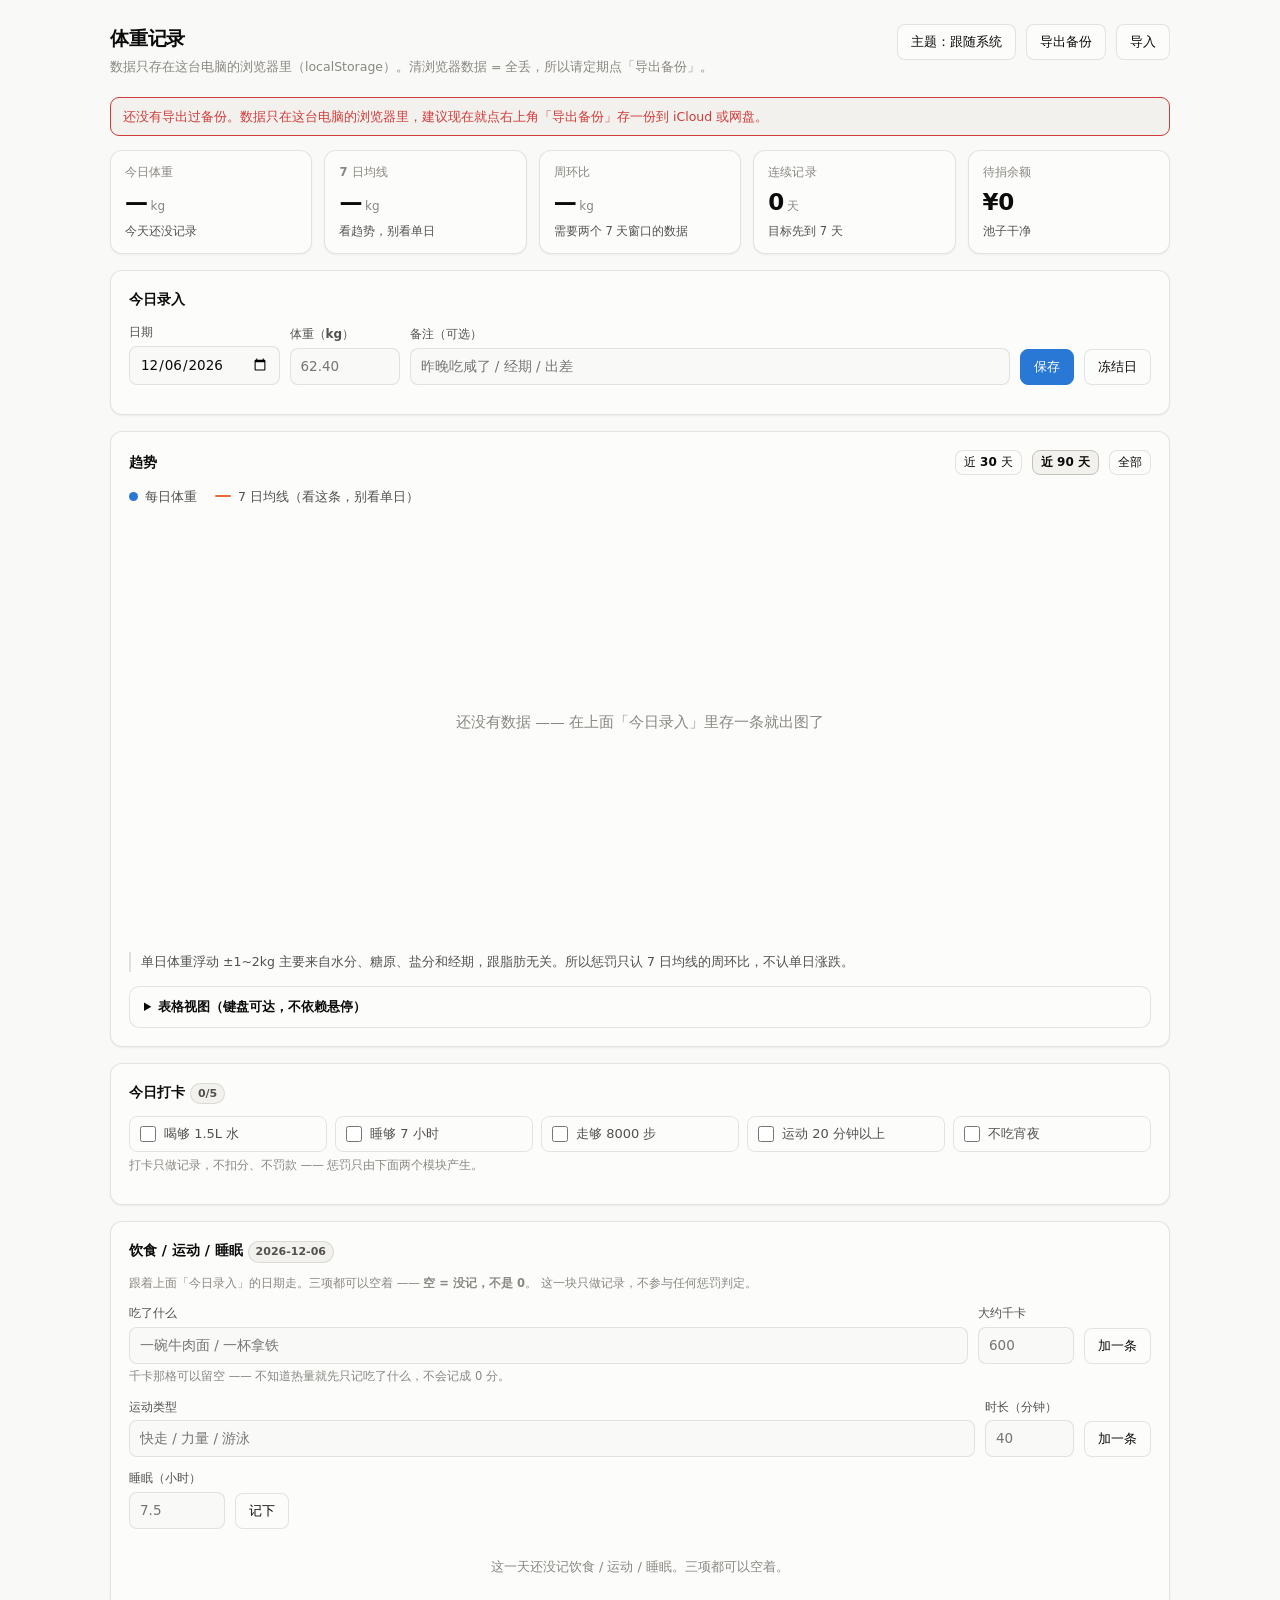
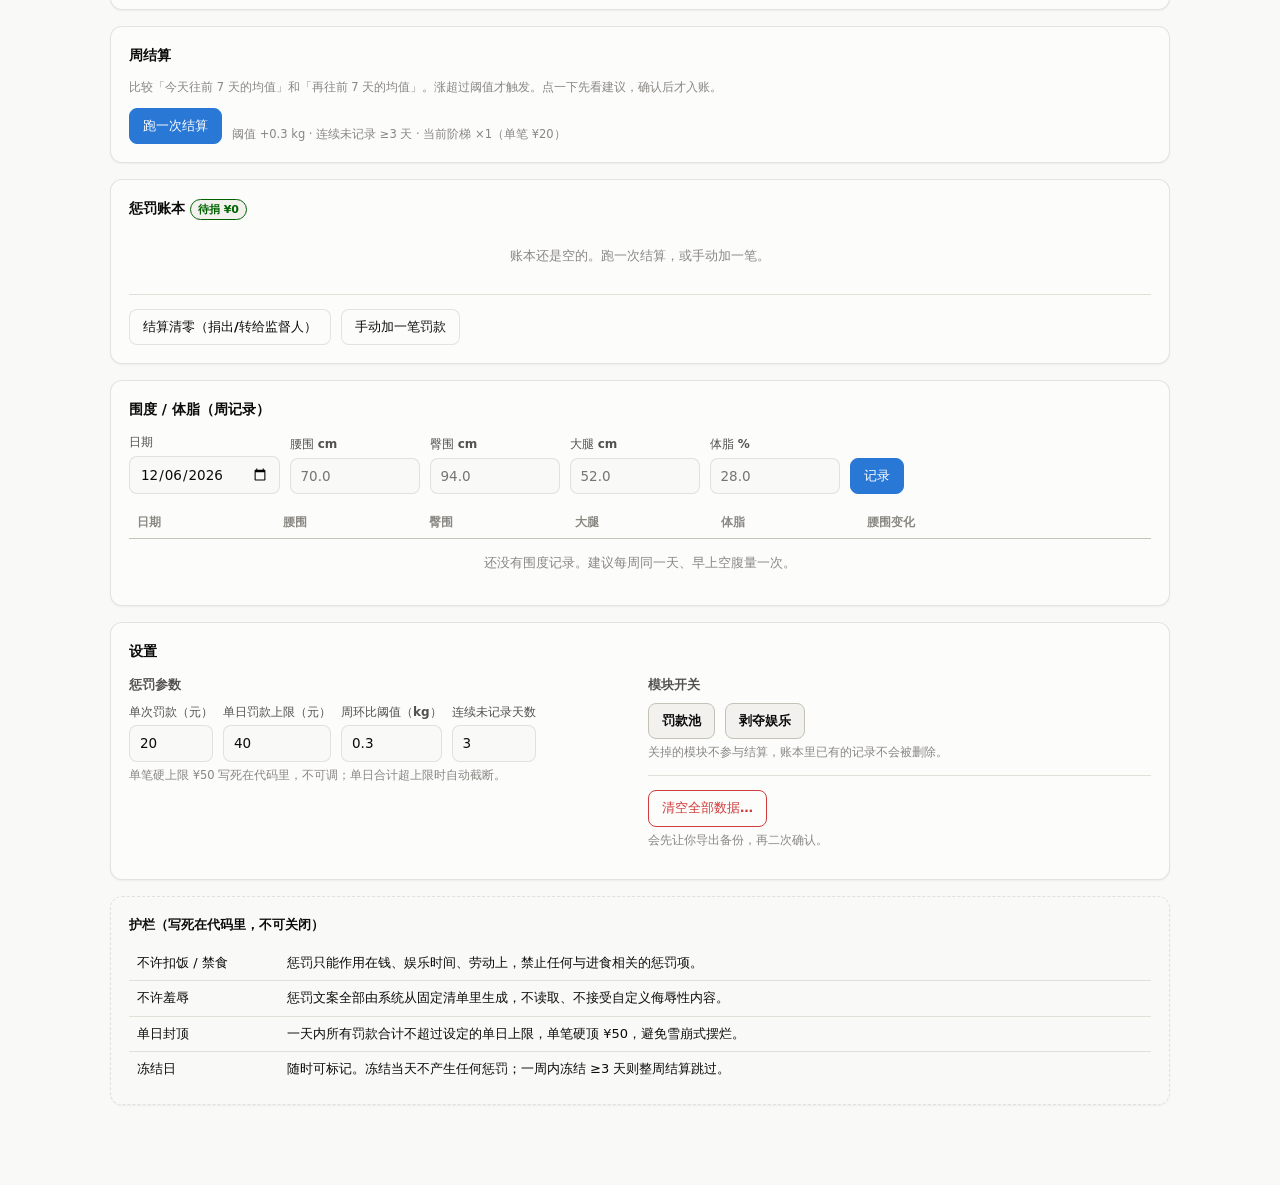
==== commit 513e587c: "weight: 加「饮食 / 运动 / 睡眠」卡（三项都是可选列） - 饮食：食物名 + 大约千卡，一天可记多条；千卡可留空 —— 空 = null，不落 0。   小计只加真填了的，并写清「另有 n" ====
--- a/weight/index.html
+++ b/weight/index.html
@@ -220,6 +220,53 @@
     <h2>今日打卡 <span class="pill" id="check-count">0/0</span></h2>
     <div class="tasks" id="tasks"></div>
     <p class="hint">打卡只做记录，不扣分、不罚款 —— 惩罚只由下面两个模块产生。</p>
+  </div>
+
+  <!-- ── 饮食 / 运动 / 睡眠 ──
+       三项都跟着上面「今日录入」那个日期走：它们是**每日**记录，跟体重同频。
+       围度之所以单独一个日期框，是因为她要求「每周一次即可，不用跟体重同步」。 -->
+  <div class="card">
+    <h2>饮食 / 运动 / 睡眠 <span class="pill" id="hb-pill"></span></h2>
+    <p class="hint" style="margin-top:0">
+      跟着上面「今日录入」的日期走。三项都可以空着 —— <b>空 = 没记，不是 0</b>。
+      这一块只做记录，不参与任何惩罚判定。
+    </p>
+
+    <div class="row" style="margin-top:12px">
+      <div style="flex:1;min-width:170px">
+        <label class="f" for="hb-food">吃了什么</label>
+        <input type="text" id="hb-food" placeholder="一碗牛肉面 / 一杯拿铁">
+      </div>
+      <div>
+        <label class="f" for="hb-kcal">大约千卡</label>
+        <input type="number" id="hb-kcal" step="10" min="0" max="5000" placeholder="600">
+      </div>
+      <button id="hb-add-meal">加一条</button>
+    </div>
+    <p class="hint" style="margin-top:4px">千卡那格可以留空 —— 不知道热量就先只记吃了什么，不会记成 0 分。</p>
+
+    <div class="row" style="margin-top:12px">
+      <div style="flex:1;min-width:170px">
+        <label class="f" for="hb-ex">运动类型</label>
+        <input type="text" id="hb-ex" placeholder="快走 / 力量 / 游泳">
+      </div>
+      <div>
+        <label class="f" for="hb-min">时长（分钟）</label>
+        <input type="number" id="hb-min" step="5" min="1" max="600" placeholder="40">
+      </div>
+      <button id="hb-add-ex">加一条</button>
+    </div>
+
+    <div class="row" style="margin-top:12px">
+      <div>
+        <label class="f" for="hb-sleep">睡眠（小时）</label>
+        <input type="number" id="hb-sleep" step="0.5" min="0" max="24" placeholder="7.5">
+      </div>
+      <button id="hb-save-sleep">记下</button>
+      <span class="hint" style="margin:0" id="hb-sleep-hint"></span>
+    </div>
+
+    <div id="hb-body" style="margin-top:14px"></div>
   </div>
 
   <!-- ── 结算 ── -->
@@ -558,8 +605,11 @@
   var e = entryOf(t);
 
   var html = '';
+  // 判空看的是**体重**不是「这一天有没有 entries」（2026-09-27 改）：只记了饮食 /
+  // 运动 / 睡眠的那天 e 也存在，原来那句 e ? '' : '今天还没记录' 会显示成空白子标题，
+  // 看着像当天已经称过了。连续记录 / 缺记录的判定本来就只认体重，这里跟它们对齐。
   html += tile('今日体重', w === null ? '—' : w.toFixed(2), 'kg',
-               e && e.frozen ? '<span class="frozen">已冻结：'+(e.freezeReason||'未填原因')+'</span>' : (e ? '' : '今天还没记录'));
+               e && e.frozen ? '<span class="frozen">已冻结：'+(e.freezeReason||'未填原因')+'</span>' : (w === null ? '今天还没记录' : ''));
   html += tile('7 日均线', ma === null ? '—' : ma.toFixed(2), 'kg', '看趋势，别看单日');
 
   var deltaTxt = '—', deltaSub = '需要两个 7 天窗口的数据';
@@ -989,6 +1039,112 @@
   });
 }
 
+/* ── 渲染：饮食 / 运动 / 睡眠 ───────────────────────────────────────────
+   三样都是可选列。她 2026-09-27 的两条口径写死在这里：
+     ·「缺失日期留空，不要填 0（会毁掉平均值）」—— 空就是 null，绝不落 0；
+       小计只把**真填了的**加进去，并说清有几条没填。一条都没填 = 「—」。
+     · 这一块**不参与任何惩罚判定**：missStreak() / recordStreak() 仍然只认体重，
+       记一顿饭顶不了那天的体重记录，否则「连续未记录」那条罚款就漏了。
+   数据挂在 entries[date] 里（跟体重同一个对象）—— 导出 / 导入自动带上，
+   老数据没有这三个字段 = 读到空，**不需要任何迁移**。 */
+function habitsOf(d){
+  var e = state.entries[d];
+  if(!e) return { meals:[], exercises:[], sleep:null };
+  return {
+    meals:     Array.isArray(e.meals)     ? e.meals     : [],
+    exercises: Array.isArray(e.exercises) ? e.exercises : [],
+    sleep:     (typeof e.sleep === 'number' && isFinite(e.sleep)) ? e.sleep : null
+  };
+}
+// 现有代码里到处写 state.entries[d] || (state.entries[d] = {})，新代码用这个，不回头改旧的
+function entryFor(d){ return state.entries[d] || (state.entries[d] = {}); }
+
+function renderHabits(){
+  var d = document.getElementById('in-date').value || today();
+  var h = habitsOf(d);
+  document.getElementById('hb-pill').textContent = fmtDate(d);
+
+  var sh = document.getElementById('hb-sleep-hint');
+  sh.textContent = h.sleep === null ? '' : '这一天已记 ' + h.sleep + ' 小时，再记一次会覆盖。';
+  document.getElementById('hb-sleep').value = h.sleep === null ? '' : h.sleep;
+
+  var box = document.getElementById('hb-body');
+  box.innerHTML = '';
+  if(!h.meals.length && !h.exercises.length && h.sleep === null){
+    box.innerHTML = '<div class="empty">这一天还没记饮食 / 运动 / 睡眠。三项都可以空着。</div>';
+    return;
+  }
+
+  var kcal = 0, kcalMiss = 0;
+  h.meals.forEach(function(m){
+    if(typeof m.kcal === 'number' && isFinite(m.kcal)) kcal += m.kcal; else kcalMiss++;
+  });
+  var mins = 0, minMiss = 0;
+  h.exercises.forEach(function(x){
+    if(typeof x.min === 'number' && isFinite(x.min)) mins += x.min; else minMiss++;
+  });
+
+  var wrap = document.createElement('div'); wrap.className = 'tblwrap';
+  var tb = document.createElement('table');
+  tb.innerHTML = '<thead><tr><th>项目</th><th>内容</th><th class="num">小计</th><th></th></tr></thead>';
+  var tbody = document.createElement('tbody');
+
+  function row(label, content, total, onDelete){
+    var tr = document.createElement('tr');
+    function td(txt, cls){
+      var c = document.createElement('td'); if(cls) c.className = cls;
+      c.textContent = txt; tr.appendChild(c); return c;
+    }
+    td(label); td(content); td(total, 'num');
+    var act = document.createElement('td');
+    if(onDelete){
+      var b = document.createElement('button');
+      b.className = 'tiny'; b.textContent = '删';
+      b.addEventListener('click', onDelete);
+      act.appendChild(b);
+    }
+    tr.appendChild(act);
+    tbody.appendChild(tr);
+  }
+  // 小计只在每组第一行显示；一条都没填热量就是「—」，不是 0
+  function sumText(filled, total, unit, miss){
+    if(!filled) return '—';
+    return total + ' ' + unit + (miss ? '（另有 ' + miss + ' 条没填）' : '');
+  }
+
+  h.meals.forEach(function(m, i){
+    row(i === 0 ? '饮食' : '',
+        m.name + (typeof m.kcal === 'number' && isFinite(m.kcal) ? ' · ' + m.kcal + ' 千卡' : ' · 未填热量'),
+        i === 0 ? sumText(h.meals.length - kcalMiss, kcal, '千卡', kcalMiss) : '',
+        function(){
+          if(!confirm('删掉「' + m.name + '」这一条？')) return;
+          h.meals.splice(i, 1);
+          save(); renderAll();
+        });
+  });
+  h.exercises.forEach(function(x, i){
+    row(i === 0 ? '运动' : '',
+        x.type + (typeof x.min === 'number' && isFinite(x.min) ? ' · ' + x.min + ' 分钟' : ' · 未填时长'),
+        i === 0 ? sumText(h.exercises.length - minMiss, mins, '分钟', minMiss) : '',
+        function(){
+          if(!confirm('删掉「' + x.type + '」这一条？')) return;
+          h.exercises.splice(i, 1);
+          save(); renderAll();
+        });
+  });
+  if(h.sleep !== null){
+    row('睡眠', h.sleep + ' 小时', '', function(){
+      if(!confirm('删掉 ' + fmtDate(d) + ' 的睡眠记录？')) return;
+      delete state.entries[d].sleep;
+      save(); renderAll();
+    });
+  }
+
+  tb.appendChild(tbody);
+  wrap.appendChild(tb);
+  box.appendChild(wrap);
+}
+
 /* ── 渲染：结算区 ─────────────────────────────────────────────────────── */
 var lastSettlement = null;
 
@@ -1101,6 +1257,7 @@
   renderChart();
   renderEntry();
   renderTasks();
+  renderHabits();
   renderLedger();
   renderMeasure();
   renderSettle();
@@ -1110,7 +1267,7 @@
 /* ── 事件 ─────────────────────────────────────────────────────────────── */
 function bind(){
   document.getElementById('in-date').addEventListener('change', function(){
-    renderEntry(); renderTasks();
+    renderEntry(); renderTasks(); renderHabits();
   });
 
   document.getElementById('btn-save').addEventListener('click', function(){
@@ -1197,6 +1354,70 @@
     state.measurements = state.measurements.filter(function(x){ return x.date !== d; });
     state.measurements.push(m);
     ['m-waist','m-hip','m-thigh','m-fat'].forEach(function(id){ document.getElementById(id).value = ''; });
+    save(); renderAll();
+  });
+
+  /* ── 饮食 / 运动 / 睡眠 ──
+     三条口径：
+       · 食物名必填，**千卡可以留空** —— 不知道热量就先只记吃了什么，空着不等于 0；
+       · 运动类型和时长都要（记运动不记时长没意义）；
+       · 睡眠框空着再点「记下」= 撤销这一天的睡眠记录。
+     日期校验跟体重那条完全一致（不录未来、只补 14 天内）—— 同一个日期框，
+     不能出现「体重存不进去、饮食却存进去了」这种怪状态。 */
+  document.getElementById('hb-add-meal').addEventListener('click', function(){
+    var d = document.getElementById('in-date').value || today();
+    if(d > today()){ alert('不能录未来的日期。'); return; }
+    if(daysBetween(d, today()) > 14){ alert('只能补录最近 14 天内的记录。'); return; }
+    var name = document.getElementById('hb-food').value.trim();
+    if(!name){ alert('先写吃了什么。'); document.getElementById('hb-food').focus(); return; }
+    var raw = document.getElementById('hb-kcal').value, kcal = null;
+    if(raw !== ''){
+      var k = parseFloat(raw);
+      if(!isFinite(k) || k < 0 || k > 5000){ alert('千卡数看起来不对（允许 0–5000）。'); return; }
+      kcal = Math.round(k);
+    }
+    var ent = entryFor(d);
+    ent.meals = ent.meals || [];
+    ent.meals.push({ name: name, kcal: kcal });
+    document.getElementById('hb-food').value = '';
+    document.getElementById('hb-kcal').value = '';
+    save(); renderAll();
+    document.getElementById('hb-food').focus();     // 连着记几条不用去够鼠标
+  });
+
+  document.getElementById('hb-add-ex').addEventListener('click', function(){
+    var d = document.getElementById('in-date').value || today();
+    if(d > today()){ alert('不能录未来的日期。'); return; }
+    if(daysBetween(d, today()) > 14){ alert('只能补录最近 14 天内的记录。'); return; }
+    var type = document.getElementById('hb-ex').value.trim();
+    if(!type){ alert('先写运动类型。'); document.getElementById('hb-ex').focus(); return; }
+    var raw = document.getElementById('hb-min').value;
+    if(raw === ''){ alert('再填一下时长（分钟）。'); document.getElementById('hb-min').focus(); return; }
+    var m = parseFloat(raw);
+    if(!isFinite(m) || m <= 0 || m > 600){ alert('时长看起来不对（允许 1–600 分钟）。'); return; }
+    var ent = entryFor(d);
+    ent.exercises = ent.exercises || [];
+    ent.exercises.push({ type: type, min: Math.round(m) });
+    document.getElementById('hb-ex').value = '';
+    document.getElementById('hb-min').value = '';
+    save(); renderAll();
+    document.getElementById('hb-ex').focus();
+  });
+
+  document.getElementById('hb-save-sleep').addEventListener('click', function(){
+    var d = document.getElementById('in-date').value || today();
+    if(d > today()){ alert('不能录未来的日期。'); return; }
+    if(daysBetween(d, today()) > 14){ alert('只能补录最近 14 天内的记录。'); return; }
+    var raw = document.getElementById('hb-sleep').value;
+    if(raw === ''){                                  // 空着点「记下」= 撤销
+      if(!state.entries[d] || state.entries[d].sleep === undefined) return;
+      if(!confirm('清掉 ' + fmtDate(d) + ' 的睡眠记录？')) return;
+      delete state.entries[d].sleep;
+      save(); renderAll(); return;
+    }
+    var h = parseFloat(raw);
+    if(!isFinite(h) || h < 0 || h > 24){ alert('小时数看起来不对（允许 0–24）。'); return; }
+    entryFor(d).sleep = Math.round(h*10)/10;
     save(); renderAll();
   });
 
